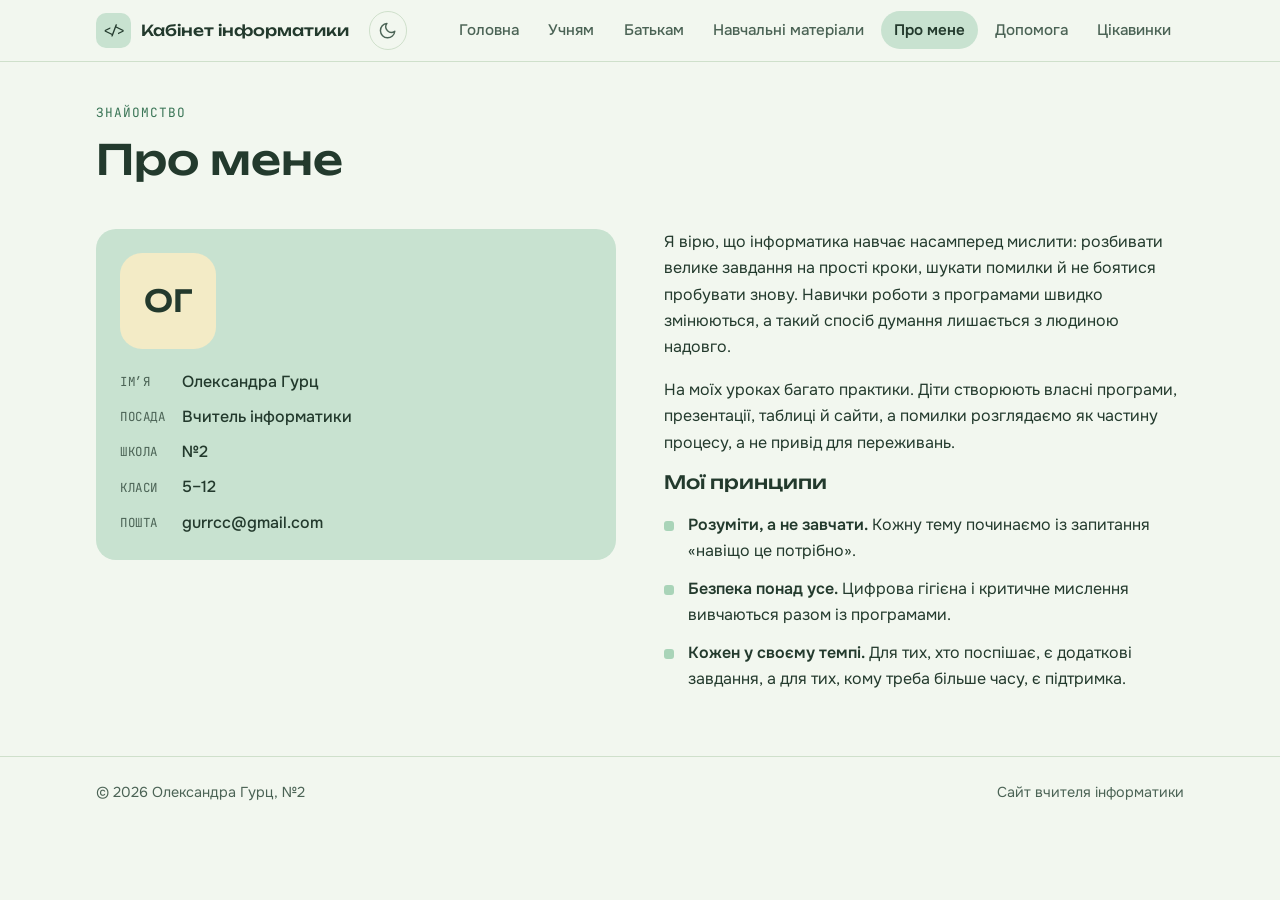
==== about.html @ f415cc78 "Add files via upload" ====
<!doctype html>
<html lang="uk">
<head>
  <meta charset="utf-8">
  <meta name="viewport" content="width=device-width, initial-scale=1">
  <title>Про мене — Кабінет інформатики</title>
  <link rel="preconnect" href="https://fonts.googleapis.com">
  <link rel="preconnect" href="https://fonts.gstatic.com" crossorigin>
  <link rel="stylesheet" href="https://fonts.googleapis.com/css2?family=Unbounded:wght@500;600&family=Onest:wght@400;500;600&family=JetBrains+Mono:wght@400;500&display=swap">
  <link rel="stylesheet" href="style.css">
</head>
<body>
<header class="top">
  <div class="wrap bar">
    <a class="brand" href="index.html"><span class="mark" aria-hidden="true">&lt;/&gt;</span><span>Кабінет інформатики</span></a>
    <button class="theme" id="theme" type="button" aria-label="Змінити тему оформлення"></button>
    <nav class="tabs" id="tabs" aria-label="Розділи сайту">
      <a href="index.html">Головна</a>
      <a href="students.html">Учням</a>
      <a href="parents.html">Батькам</a>
      <a href="materials.html">Навчальні матеріали</a>
      <a href="about.html" aria-current="page">Про мене</a>
      <a href="help.html">Допомога</a>
      <a href="fun.html">Цікавинки</a>
    </nav>
  </div>
</header>

<main class="wrap">
  <section id="about" class="page" aria-labelledby="h-about">
    <div class="head">
      <span class="eyebrow">Знайомство</span>
      <h2 id="h-about">Про мене</h2>
    </div>
    <div class="about">
      <aside class="mono-card">
        <div class="initials" id="initials" aria-hidden="true"></div>
        <dl class="facts">
          <dt>Ім’я</dt><dd data-fill="name"></dd>
          <dt>Посада</dt><dd>Вчитель інформатики</dd>
          <dt>Школа</dt><dd data-fill="school"></dd>
          <dt>Класи</dt><dd>5–12</dd>
          <dt>Пошта</dt><dd data-fill="email"></dd>
        </dl>
      </aside>
      <div class="prose">
        <p>Я вірю, що інформатика навчає насамперед мислити: розбивати велике завдання на прості кроки, шукати помилки й не боятися пробувати знову. Навички роботи з програмами швидко змінюються, а такий спосіб думання лишається з людиною надовго.</p>
        <p>На моїх уроках багато практики. Діти створюють власні програми, презентації, таблиці й сайти, а помилки розглядаємо як частину процесу, а не привід для переживань.</p>
        <div class="block">
          <h3>Мої принципи</h3>
          <ul class="list">
            <li><b>Розуміти, а не завчати.</b> Кожну тему починаємо із запитання «навіщо це потрібно».</li>
            <li><b>Безпека понад усе.</b> Цифрова гігієна і критичне мислення вивчаються разом із програмами.</li>
            <li><b>Кожен у своєму темпі.</b> Для тих, хто поспішає, є додаткові завдання, а для тих, кому треба більше часу, є підтримка.</li>
          </ul>
        </div>
      </div>
    </div>
  </section>
</main>

<footer>
  <div class="wrap">
    <span>© <span id="year"></span> <span data-fill="name"></span>, <span data-fill="school"></span></span>
    <span>Сайт вчителя інформатики</span>
  </div>
</footer>

<script src="script.js"></script>
</body>
</html>
---- style.css ----
:root {
  --bg: #F2F7EF;
  --surface: #FBFDF9;
  --sage: #DDEBD8;
  --mint: #C8E2D0;
  --butter: #F3EBC6;
  --ink: #233A2D;
  --ink-2: #4B6355;
  --line: #CFE0CB;
  --accent: #3A7556;
  --accent-fill: #A9D4B8;
  --code-bg: #2A4435;
  --code-ink: #E4F0E5;
  --code-dim: #8FB09B;
  --code-str: #F3EBC6;
  --code-kw: #A9D4B8;
  --ok: #3A7556;
  --bad: #A5543F;
  --f-display: 'Unbounded', 'Onest', system-ui, sans-serif;
  --f-body: 'Onest', system-ui, -apple-system, 'Segoe UI', sans-serif;
  --f-mono: 'JetBrains Mono', ui-monospace, 'SF Mono', Menlo, monospace;
}

@media (prefers-color-scheme: dark) {
  :root:not([data-theme="light"]) {
    --bg: #16231B; --surface: #1E2E24; --sage: #27392D; --mint: #2F4A3A; --butter: #3A3A24;
    --ink: #E4F0E5; --ink-2: #A7BFAE; --line: #2F4437; --accent: #8FD0A8; --accent-fill: #3E6B52;
    --code-bg: #0F1913; --code-ink: #E4F0E5; --code-dim: #7E9A88; --ok: #8FD0A8; --bad: #E19B85;
    color-scheme: dark;
  }
}

:root[data-theme="dark"] {
  --bg: #16231B; --surface: #1E2E24; --sage: #27392D; --mint: #2F4A3A; --butter: #3A3A24;
  --ink: #E4F0E5; --ink-2: #A7BFAE; --line: #2F4437; --accent: #8FD0A8; --accent-fill: #3E6B52;
  --code-bg: #0F1913; --code-ink: #E4F0E5; --code-dim: #7E9A88; --ok: #8FD0A8; --bad: #E19B85;
  color-scheme: dark;
}

* { box-sizing: border-box; }
body { margin: 0; background: var(--bg); color: var(--ink); font: 400 16px/1.65 var(--f-body); }
img { max-width: 100%; }
[hidden] { display: none !important; }

h1, h2, h3 { font-family: var(--f-display); font-weight: 500; line-height: 1.2; margin: 0; text-wrap: balance; }
p { margin: 0; }
a { color: var(--accent); }
a:focus-visible, button:focus-visible, summary:focus-visible, input:focus-visible {
  outline: 3px solid var(--accent); outline-offset: 2px; border-radius: 8px;
}
.wrap { width: 100%; max-width: 1120px; margin-inline: auto; padding-inline: 16px; }
.mono { font-family: var(--f-mono); }

/* Шапка */
.top { position: sticky; top: env(safe-area-inset-top, 0px); z-index: 10; background: var(--bg); border-bottom: 1px solid var(--line); }
.bar { display: grid; grid-template-columns: auto minmax(0, 1fr) auto; align-items: center; gap: 0.75rem 1.25rem; padding-block: 0.7rem; }
.brand { display: flex; align-items: center; gap: 0.6rem; text-decoration: none; color: var(--ink); font-family: var(--f-display); font-weight: 500; font-size: 0.95rem; white-space: nowrap; }
.mark { display: grid; place-items: center; width: 2.2rem; height: 2.2rem; border-radius: 10px; background: var(--mint); font-family: var(--f-mono); font-size: 0.8rem; font-weight: 500; color: var(--ink); }
.tabs { display: flex; gap: 0.25rem; overflow-x: auto; scrollbar-width: none; min-width: 0; }
.tabs::-webkit-scrollbar { display: none; }
.tabs a { white-space: nowrap; text-decoration: none; color: var(--ink-2); padding: 0.4rem 0.8rem; border-radius: 999px; font-size: 0.95rem; font-weight: 500; }
.tabs a:hover { background: var(--sage); color: var(--ink); }
.tabs a[aria-current="page"] { background: var(--mint); color: var(--ink); font-weight: 600; }
.theme { display: grid; place-items: center; width: 2.4rem; height: 2.4rem; padding: 0; color: var(--ink-2); background: transparent; border: 1px solid var(--line); border-radius: 50%; cursor: pointer; }
.theme svg { width: 1.2rem; height: 1.2rem; fill: none; stroke: currentColor; stroke-width: 1.8; stroke-linecap: round; stroke-linejoin: round; }
.theme:hover { background: var(--sage); color: var(--ink); }

@media (max-width: 800px) {
  .bar { grid-template-columns: minmax(0, 1fr) auto; }
  .tabs { grid-column: 1 / -1; order: 3; margin-inline: -16px; padding-inline: 16px; }
}

/* Розділи */
main { padding-block: 2.5rem 4rem; }
.page { display: flex; flex-direction: column; gap: 2.75rem; }
.head { display: flex; flex-direction: column; gap: 0.75rem; max-width: 62ch; }
.eyebrow { font-family: var(--f-mono); font-size: 0.8rem; letter-spacing: 0.08em; text-transform: uppercase; color: var(--accent); }
.head h2 { font-size: clamp(1.7rem, 4.5vw, 2.6rem); }
.lead { color: var(--ink-2); font-size: 1.08rem; }
.block { display: flex; flex-direction: column; gap: 1.1rem; }
.block > h3 { font-size: 1.15rem; }
.grid { display: grid; gap: 1rem; grid-template-columns: repeat(auto-fill, minmax(min(100%, 260px), 1fr)); }
.card { background: var(--surface); border: 1px solid var(--line); border-radius: 14px; padding: 1.15rem 1.25rem; display: flex; flex-direction: column; gap: 0.5rem; min-width: 0; }
.card h4 { margin: 0; font-size: 1.02rem; font-weight: 600; }
.card p { color: var(--ink-2); font-size: 0.97rem; }
.t-sage { background: var(--sage); border-color: transparent; }
.t-mint { background: var(--mint); border-color: transparent; }
.t-butter { background: var(--butter); border-color: transparent; }
.t-sage p, .t-mint p, .t-butter p { color: var(--ink); }
.split { display: grid; gap: 2.5rem 3rem; grid-template-columns: repeat(auto-fit, minmax(min(100%, 320px), 1fr)); align-items: start; }
.col { min-width: 0; }

.btn { display: inline-flex; align-items: center; gap: 0.5rem; font: 600 0.97rem var(--f-body); padding: 0.65rem 1.15rem; border-radius: 12px; text-decoration: none; border: 1px solid transparent; cursor: pointer; }
.btn.fill { background: var(--accent-fill); color: var(--ink); }
.btn.fill:hover { background: var(--mint); }
.btn.line { background: transparent; border-color: var(--line); color: var(--ink); }
.btn.line:hover { background: var(--sage); }
.row { display: flex; flex-wrap: wrap; gap: 0.75rem; }

.chips { display: flex; flex-wrap: wrap; gap: 0.5rem; }
.chip { font: 500 0.9rem var(--f-body); color: var(--ink-2); background: transparent; border: 1px solid var(--line); border-radius: 999px; padding: 0.35rem 0.9rem; cursor: pointer; }
.chip:hover { background: var(--sage); color: var(--ink); }
.chip[aria-pressed="true"] { background: var(--mint); border-color: transparent; color: var(--ink); font-weight: 600; }

.list { margin: 0; padding: 0; list-style: none; display: flex; flex-direction: column; gap: 0.7rem; }
.list li { position: relative; padding-left: 1.5rem; }
.list li::before { content: ""; position: absolute; left: 0; top: 0.62em; width: 0.6rem; height: 0.6rem; border-radius: 3px; background: var(--accent-fill); }
.list b { font-weight: 600; }

/* Головна */
.hero { display: grid; gap: 2.5rem; grid-template-columns: repeat(auto-fit, minmax(min(100%, 340px), 1fr)); align-items: center; }
.hero h1 { font-size: clamp(2rem, 6vw, 3.4rem); }
.hero .stack { display: flex; flex-direction: column; gap: 1.25rem; min-width: 0; }
.code { background: var(--code-bg); color: var(--code-ink); border-radius: 16px; padding: 1.1rem 1.3rem 1.3rem; font-family: var(--f-mono); font-size: 0.88rem; line-height: 1.7; min-width: 0; }
.code .dots { display: flex; gap: 0.4rem; margin-bottom: 0.9rem; }
.code .dots i { width: 0.65rem; height: 0.65rem; border-radius: 50%; background: var(--code-dim); opacity: 0.6; }
.code pre { margin: 0; overflow-x: auto; font: inherit; }
.code .kw { color: var(--code-kw); }
.code .str { color: var(--code-str); }
.code .dim { color: var(--code-dim); }
.qlink { text-decoration: none; color: var(--ink); transition: transform 0.15s ease; }
.qlink:hover { transform: translateY(-2px); }
.qlink .path { font-family: var(--f-mono); font-size: 0.78rem; color: var(--ink-2); }
.news { display: flex; flex-direction: column; }
.news article { display: grid; grid-template-columns: 8.5rem minmax(0, 1fr); gap: 0.4rem 1.5rem; padding-block: 1rem; border-top: 1px solid var(--line); }
.news article:last-child { border-bottom: 1px solid var(--line); }
.news .tag { font-family: var(--f-mono); font-size: 0.8rem; color: var(--accent); padding-top: 0.2rem; }
.news h4 { margin: 0 0 0.2rem; font-size: 1.02rem; font-weight: 600; }
.news p { color: var(--ink-2); }
@media (max-width: 560px) { .news article { grid-template-columns: 1fr; } }

/* Учням */
.topics { display: flex; flex-direction: column; gap: 0.6rem; margin: 0; padding: 0; list-style: none; counter-reset: t; }
.topics li { display: flex; gap: 0.9rem; align-items: baseline; background: var(--surface); border: 1px solid var(--line); border-radius: 12px; padding: 0.75rem 1rem; }
.topics li::before { counter-increment: t; content: counter(t); font-family: var(--f-mono); font-size: 0.8rem; color: var(--accent); min-width: 1.2rem; }
.rules { counter-reset: r; }
.rules li { padding-left: 2.2rem; }
.rules li::before { counter-increment: r; content: counter(r); background: var(--mint); color: var(--ink); width: 1.5rem; height: 1.5rem; top: 0.1em; border-radius: 8px; display: grid; place-items: center; font: 500 0.75rem var(--f-mono); }
.tool { text-decoration: none; color: var(--ink); }
.tool:hover { background: var(--sage); }
.tool .host { font-family: var(--f-mono); font-size: 0.78rem; color: var(--accent); }

/* Питання */
details { background: var(--surface); border: 1px solid var(--line); border-radius: 12px; }
details + details { margin-top: 0.6rem; }
summary { cursor: pointer; padding: 0.9rem 1.1rem; font-weight: 600; list-style: none; display: flex; justify-content: space-between; gap: 1rem; align-items: baseline; }
summary::-webkit-details-marker { display: none; }
summary::after { content: "+"; font-family: var(--f-mono); color: var(--accent); }
details[open] summary::after { content: "−"; }
details[open] { background: var(--sage); border-color: transparent; }
details .ans { padding: 0 1.1rem 1rem; color: var(--ink); max-width: 66ch; }

/* Матеріали */
.filters { display: flex; flex-direction: column; gap: 0.8rem; }
.filters .lab { font-family: var(--f-mono); font-size: 0.78rem; letter-spacing: 0.06em; text-transform: uppercase; color: var(--ink-2); margin-right: 0.4rem; }
.frow { display: flex; flex-wrap: wrap; gap: 0.5rem; align-items: center; }
.mat { gap: 0.7rem; }
.mat .meta { display: flex; flex-wrap: wrap; gap: 0.4rem; }
.pill { font: 500 0.75rem var(--f-mono); background: var(--sage); color: var(--ink); border-radius: 999px; padding: 0.15rem 0.6rem; }
.pill.alt { background: var(--butter); }
.mat .act { margin-top: auto; padding-top: 0.4rem; }
.soon { font: 500 0.85rem var(--f-mono); color: var(--ink-2); }
.count { font-family: var(--f-mono); font-size: 0.85rem; color: var(--ink-2); }
.empty { padding: 2rem; border: 1px dashed var(--line); border-radius: 14px; color: var(--ink-2); }

/* Про мене */
.about { display: grid; gap: 2rem 3rem; grid-template-columns: repeat(auto-fit, minmax(min(100%, 300px), 1fr)); align-items: start; }
.mono-card { background: var(--mint); border-radius: 20px; padding: 1.5rem; display: flex; flex-direction: column; gap: 1.25rem; }
.initials { width: 6rem; height: 6rem; border-radius: 22px; background: var(--butter); display: grid; place-items: center; font: 500 1.9rem var(--f-display); color: var(--ink); }
dl.facts { margin: 0; display: grid; grid-template-columns: auto minmax(0, 1fr); gap: 0.55rem 1rem; }
dl.facts dt { font-family: var(--f-mono); font-size: 0.78rem; color: var(--ink-2); padding-top: 0.2rem; text-transform: uppercase; letter-spacing: 0.05em; }
dl.facts dd { margin: 0; font-weight: 500; overflow-wrap: anywhere; }
.prose { display: flex; flex-direction: column; gap: 1rem; max-width: 62ch; }
.prose p { color: var(--ink); }

/* Допомога */
.contact { display: flex; flex-wrap: wrap; gap: 0.75rem 1rem; align-items: center; }
.addr { font-family: var(--f-mono); font-size: 0.95rem; background: var(--surface); border: 1px solid var(--line); padding: 0.55rem 0.9rem; border-radius: 10px; overflow-wrap: anywhere; user-select: all; }
.route { display: grid; grid-template-columns: minmax(0, 1fr) minmax(0, 1.2fr); gap: 0.25rem 1.5rem; padding-block: 0.85rem; border-top: 1px solid var(--line); }
.route:last-child { border-bottom: 1px solid var(--line); }
.route b { font-weight: 600; }
.route span { color: var(--ink-2); }
@media (max-width: 560px) { .route { grid-template-columns: 1fr; } }

/* Цікавинки */
.fact { gap: 0.6rem; }
.fact .yr { font: 500 1.7rem var(--f-display); color: var(--accent); }
.tool-box { display: flex; flex-direction: column; gap: 0.8rem; }
.tool-box label { font-weight: 600; font-size: 0.95rem; }
.inp { font: 500 1rem var(--f-mono); color: var(--ink); background: var(--bg); border: 1px solid var(--line); border-radius: 10px; padding: 0.6rem 0.8rem; width: 100%; }
.out { font-family: var(--f-mono); font-size: 0.92rem; background: var(--code-bg); color: var(--code-ink); border-radius: 10px; padding: 0.7rem 0.9rem; min-height: 2.8rem; overflow-wrap: anywhere; line-height: 1.7; }
.note { font-size: 0.85rem; color: var(--ink-2); }
.quiz { display: flex; flex-direction: column; gap: 1.2rem; }
.q { display: flex; flex-direction: column; gap: 0.6rem; }
.q p { font-weight: 600; }
.opts { display: flex; flex-wrap: wrap; gap: 0.5rem; }
.opt { font: 500 0.95rem var(--f-body); color: var(--ink); background: var(--surface); border: 1px solid var(--line); border-radius: 10px; padding: 0.45rem 0.95rem; cursor: pointer; }
.opt:hover:not(:disabled) { background: var(--sage); }
.opt.right { background: var(--mint); border-color: var(--ok); }
.opt.wrong { border-color: var(--bad); color: var(--bad); }
.opt:disabled { cursor: default; }
.why { font-size: 0.92rem; color: var(--ink-2); min-height: 1.4em; }
.score { font-family: var(--f-mono); font-size: 0.9rem; color: var(--accent); }

/* Помічник «Підказка» */
.tutor { background: var(--surface); border: 1px solid var(--line); border-radius: 18px; padding: 1.25rem; display: flex; flex-direction: column; gap: 1rem; min-width: 0; }
.chat { display: flex; flex-direction: column; gap: 0.75rem; max-height: 28rem; overflow-y: auto; padding-right: 0.25rem; }
.msg { max-width: min(100%, 62ch); padding: 0.7rem 1rem; border-radius: 14px; white-space: pre-wrap; overflow-wrap: anywhere; }
.msg.me { align-self: flex-end; background: var(--mint); border-bottom-right-radius: 4px; }
.msg.bot { align-self: flex-start; background: var(--sage); border-bottom-left-radius: 4px; }
.tform { display: flex; flex-direction: column; gap: 0.75rem; }
.ta { font: 400 1rem/1.5 var(--f-body); resize: vertical; min-height: 4rem; }
.sr { position: absolute; width: 1px; height: 1px; overflow: hidden; clip: rect(0 0 0 0); white-space: nowrap; }
.btn:disabled { opacity: 0.55; cursor: default; }

footer { border-top: 1px solid var(--line); padding-block: 1.5rem 2rem; color: var(--ink-2); font-size: 0.9rem; }
footer .wrap { display: flex; flex-wrap: wrap; justify-content: space-between; gap: 0.5rem 1.5rem; }

@media (prefers-reduced-motion: reduce) { .qlink { transition: none; } .qlink:hover { transform: none; } }
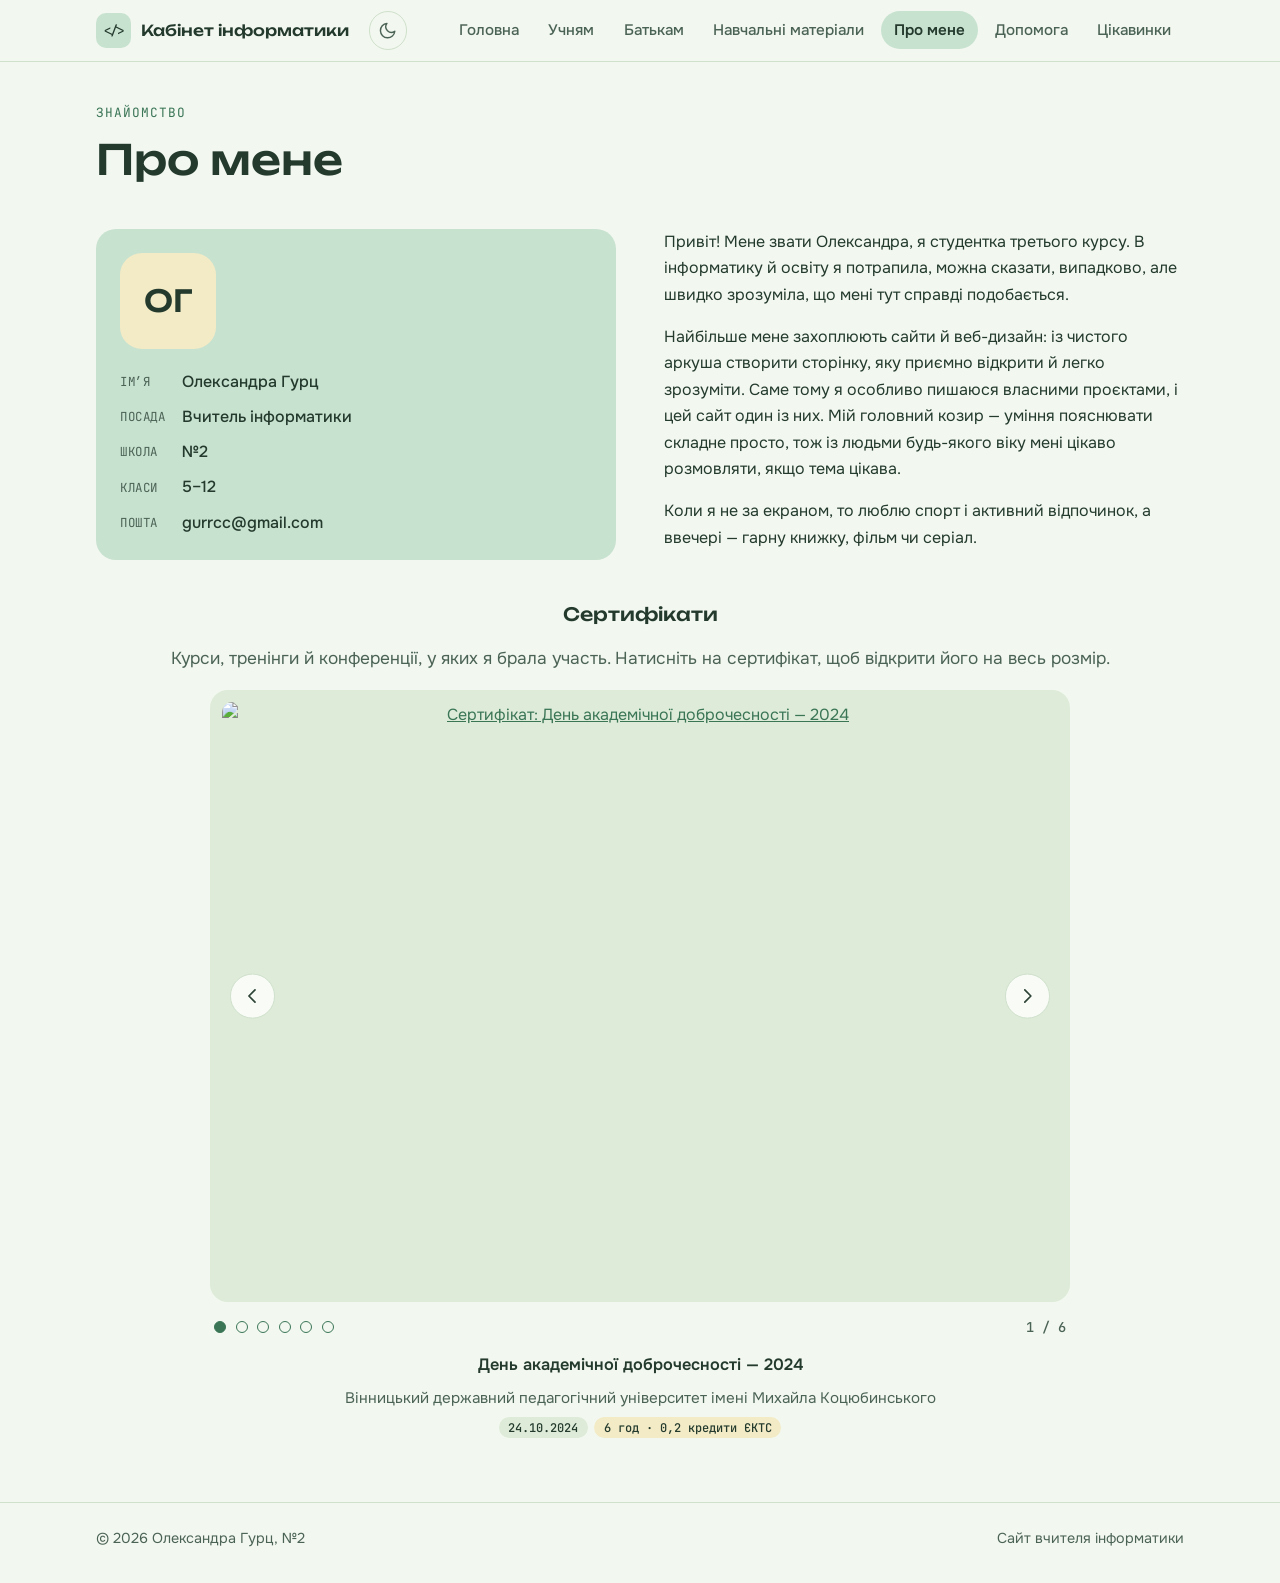
==== commit b7708701: "Add files via upload" ====
--- a/about.html
+++ b/about.html
@@ -44,15 +44,41 @@
         </dl>
       </aside>
       <div class="prose">
-        <p>Я вірю, що інформатика навчає насамперед мислити: розбивати велике завдання на прості кроки, шукати помилки й не боятися пробувати знову. Навички роботи з програмами швидко змінюються, а такий спосіб думання лишається з людиною надовго.</p>
-        <p>На моїх уроках багато практики. Діти створюють власні програми, презентації, таблиці й сайти, а помилки розглядаємо як частину процесу, а не привід для переживань.</p>
-        <div class="block">
-          <h3>Мої принципи</h3>
-          <ul class="list">
-            <li><b>Розуміти, а не завчати.</b> Кожну тему починаємо із запитання «навіщо це потрібно».</li>
-            <li><b>Безпека понад усе.</b> Цифрова гігієна і критичне мислення вивчаються разом із програмами.</li>
-            <li><b>Кожен у своєму темпі.</b> Для тих, хто поспішає, є додаткові завдання, а для тих, кому треба більше часу, є підтримка.</li>
-          </ul>
+        <p>Привіт! Мене звати Олександра, я студентка третього курсу. В інформатику й освіту я потрапила, можна сказати, випадково, але швидко зрозуміла, що мені тут справді подобається.</p>
+        <p>Найбільше мене захоплюють сайти й веб-дизайн: із чистого аркуша створити сторінку, яку приємно відкрити й легко зрозуміти. Саме тому я особливо пишаюся власними проєктами, і цей сайт один із них. Мій головний козир — уміння пояснювати складне просто, тож із людьми будь-якого віку мені цікаво розмовляти, якщо тема цікава.</p>
+        <p>Коли я не за екраном, то люблю спорт і активний відпочинок, а ввечері — гарну книжку, фільм чи серіал.</p>
+      </div>
+    </div>
+
+    <div class="block certs-block">
+      <h3 id="h-certs">Сертифікати</h3>
+      <p class="lead">Курси, тренінги й конференції, у яких я брала участь. Натисніть на сертифікат, щоб відкрити його на весь розмір.</p>
+      <div class="certs" id="certs" role="region" aria-roledescription="карусель" aria-labelledby="h-certs">
+        <div class="cslides">
+          <figure class="cslide">
+            <a href="sr/cert-1.jpg" target="_blank" rel="noopener" title="Відкрити на весь розмір"><img src="sr/cert-1.jpg" width="1280" height="720" alt="Сертифікат: День академічної доброчесності — 2024"></a>
+            <figcaption><h4>День академічної доброчесності — 2024</h4><p>Вінницький державний педагогічний університет імені Михайла Коцюбинського</p><div class="cmeta"><span class="pill">24.10.2024</span><span class="pill alt">6 год · 0,2 кредити ЄКТС</span></div></figcaption>
+          </figure>
+          <figure class="cslide">
+            <a href="sr/cert-2.jpg" target="_blank" rel="noopener" title="Відкрити на весь розмір"><img src="sr/cert-2.jpg" width="1600" height="1130" alt="Сертифікат: Управління якістю освіти в школі" loading="lazy"></a>
+            <figcaption><h4>Управління якістю освіти в школі</h4><p>Prometheus, онлайн-курс Державної служби якості освіти України</p><div class="cmeta"><span class="pill">20.11.2024</span><span class="pill alt">30 год · 1 кредит ЄКТС</span></div></figcaption>
+          </figure>
+          <figure class="cslide">
+            <a href="sr/cert-3.jpg" target="_blank" rel="noopener" title="Відкрити на весь розмір"><img src="sr/cert-3.jpg" width="1600" height="1130" alt="Сертифікат: Впровадження інновацій в школах" loading="lazy"></a>
+            <figcaption><h4>Впровадження інновацій в школах</h4><p>Prometheus, онлайн-курс</p><div class="cmeta"><span class="pill">22.11.2024</span><span class="pill alt">60 год · 2 кредити ЄКТС</span></div></figcaption>
+          </figure>
+          <figure class="cslide">
+            <a href="sr/cert-4.jpg" target="_blank" rel="noopener" title="Відкрити на весь розмір"><img src="sr/cert-4.jpg" width="1600" height="1136" alt="Сертифікат: Освіта в долоні: Google for Education на мобільному пристрої як інструмент цифрової трансформації" loading="lazy"></a>
+            <figcaption><h4>Освіта в долоні: Google for Education на мобільному пристрої як інструмент цифрової трансформації</h4><p>Академія цифрового розвитку, тренінг</p><div class="cmeta"><span class="pill">02.06.2025</span><span class="pill alt">2 академічні години · 0,07 кредиту ECTS</span></div></figcaption>
+          </figure>
+          <figure class="cslide">
+            <a href="sr/cert-5.jpg" target="_blank" rel="noopener" title="Відкрити на весь розмір"><img src="sr/cert-5.jpg" width="1600" height="1128" alt="Сертифікат: XV Міжнародна науково-практична конференція «Current Trends in the Development of Existing Research and Theories»" loading="lazy"></a>
+            <figcaption><h4>XV Міжнародна науково-практична конференція «Current Trends in the Development of Existing Research and Theories»</h4><p>International Science Group, Ліон, Франція</p><div class="cmeta"><span class="pill">09–12.12.2025</span><span class="pill alt">24 год · 0,8 кредиту ECTS</span></div></figcaption>
+          </figure>
+          <figure class="cslide">
+            <a href="sr/cert-6.jpg" target="_blank" rel="noopener" title="Відкрити на весь розмір"><img src="sr/cert-6.jpg" width="1600" height="1132" alt="Сертифікат: І Всеукраїнська студентська науково-практична конференція «Освіта в умовах цифрової трансформації: сучасний стан та перспективи розвитку»" loading="lazy"></a>
+            <figcaption><h4>І Всеукраїнська студентська науково-практична конференція «Освіта в умовах цифрової трансформації: сучасний стан та перспективи розвитку»</h4><p>Кам’янець-Подільський державний інститут</p><div class="cmeta"><span class="pill">26.02.2026</span><span class="pill alt">Участь у конференції</span></div></figcaption>
+          </figure>
         </div>
       </div>
     </div>
--- a/style.css
+++ b/style.css
@@ -1,219 +1,276 @@
-:root {
-  --bg: #F2F7EF;
-  --surface: #FBFDF9;
-  --sage: #DDEBD8;
-  --mint: #C8E2D0;
-  --butter: #F3EBC6;
-  --ink: #233A2D;
-  --ink-2: #4B6355;
-  --line: #CFE0CB;
-  --accent: #3A7556;
-  --accent-fill: #A9D4B8;
-  --code-bg: #2A4435;
-  --code-ink: #E4F0E5;
-  --code-dim: #8FB09B;
-  --code-str: #F3EBC6;
-  --code-kw: #A9D4B8;
-  --ok: #3A7556;
-  --bad: #A5543F;
-  --f-display: 'Unbounded', 'Onest', system-ui, sans-serif;
-  --f-body: 'Onest', system-ui, -apple-system, 'Segoe UI', sans-serif;
-  --f-mono: 'JetBrains Mono', ui-monospace, 'SF Mono', Menlo, monospace;
-}
-
-@media (prefers-color-scheme: dark) {
-  :root:not([data-theme="light"]) {
-    --bg: #16231B; --surface: #1E2E24; --sage: #27392D; --mint: #2F4A3A; --butter: #3A3A24;
-    --ink: #E4F0E5; --ink-2: #A7BFAE; --line: #2F4437; --accent: #8FD0A8; --accent-fill: #3E6B52;
-    --code-bg: #0F1913; --code-ink: #E4F0E5; --code-dim: #7E9A88; --ok: #8FD0A8; --bad: #E19B85;
-    color-scheme: dark;
-  }
-}
-
-:root[data-theme="dark"] {
-  --bg: #16231B; --surface: #1E2E24; --sage: #27392D; --mint: #2F4A3A; --butter: #3A3A24;
-  --ink: #E4F0E5; --ink-2: #A7BFAE; --line: #2F4437; --accent: #8FD0A8; --accent-fill: #3E6B52;
-  --code-bg: #0F1913; --code-ink: #E4F0E5; --code-dim: #7E9A88; --ok: #8FD0A8; --bad: #E19B85;
-  color-scheme: dark;
-}
-
-* { box-sizing: border-box; }
-body { margin: 0; background: var(--bg); color: var(--ink); font: 400 16px/1.65 var(--f-body); }
-img { max-width: 100%; }
-[hidden] { display: none !important; }
-
-h1, h2, h3 { font-family: var(--f-display); font-weight: 500; line-height: 1.2; margin: 0; text-wrap: balance; }
-p { margin: 0; }
-a { color: var(--accent); }
-a:focus-visible, button:focus-visible, summary:focus-visible, input:focus-visible {
-  outline: 3px solid var(--accent); outline-offset: 2px; border-radius: 8px;
-}
-.wrap { width: 100%; max-width: 1120px; margin-inline: auto; padding-inline: 16px; }
-.mono { font-family: var(--f-mono); }
-
-/* Шапка */
-.top { position: sticky; top: env(safe-area-inset-top, 0px); z-index: 10; background: var(--bg); border-bottom: 1px solid var(--line); }
-.bar { display: grid; grid-template-columns: auto minmax(0, 1fr) auto; align-items: center; gap: 0.75rem 1.25rem; padding-block: 0.7rem; }
-.brand { display: flex; align-items: center; gap: 0.6rem; text-decoration: none; color: var(--ink); font-family: var(--f-display); font-weight: 500; font-size: 0.95rem; white-space: nowrap; }
-.mark { display: grid; place-items: center; width: 2.2rem; height: 2.2rem; border-radius: 10px; background: var(--mint); font-family: var(--f-mono); font-size: 0.8rem; font-weight: 500; color: var(--ink); }
-.tabs { display: flex; gap: 0.25rem; overflow-x: auto; scrollbar-width: none; min-width: 0; }
-.tabs::-webkit-scrollbar { display: none; }
-.tabs a { white-space: nowrap; text-decoration: none; color: var(--ink-2); padding: 0.4rem 0.8rem; border-radius: 999px; font-size: 0.95rem; font-weight: 500; }
-.tabs a:hover { background: var(--sage); color: var(--ink); }
-.tabs a[aria-current="page"] { background: var(--mint); color: var(--ink); font-weight: 600; }
-.theme { display: grid; place-items: center; width: 2.4rem; height: 2.4rem; padding: 0; color: var(--ink-2); background: transparent; border: 1px solid var(--line); border-radius: 50%; cursor: pointer; }
-.theme svg { width: 1.2rem; height: 1.2rem; fill: none; stroke: currentColor; stroke-width: 1.8; stroke-linecap: round; stroke-linejoin: round; }
-.theme:hover { background: var(--sage); color: var(--ink); }
-
-@media (max-width: 800px) {
-  .bar { grid-template-columns: minmax(0, 1fr) auto; }
-  .tabs { grid-column: 1 / -1; order: 3; margin-inline: -16px; padding-inline: 16px; }
-}
-
-/* Розділи */
-main { padding-block: 2.5rem 4rem; }
-.page { display: flex; flex-direction: column; gap: 2.75rem; }
-.head { display: flex; flex-direction: column; gap: 0.75rem; max-width: 62ch; }
-.eyebrow { font-family: var(--f-mono); font-size: 0.8rem; letter-spacing: 0.08em; text-transform: uppercase; color: var(--accent); }
-.head h2 { font-size: clamp(1.7rem, 4.5vw, 2.6rem); }
-.lead { color: var(--ink-2); font-size: 1.08rem; }
-.block { display: flex; flex-direction: column; gap: 1.1rem; }
-.block > h3 { font-size: 1.15rem; }
-.grid { display: grid; gap: 1rem; grid-template-columns: repeat(auto-fill, minmax(min(100%, 260px), 1fr)); }
-.card { background: var(--surface); border: 1px solid var(--line); border-radius: 14px; padding: 1.15rem 1.25rem; display: flex; flex-direction: column; gap: 0.5rem; min-width: 0; }
-.card h4 { margin: 0; font-size: 1.02rem; font-weight: 600; }
-.card p { color: var(--ink-2); font-size: 0.97rem; }
-.t-sage { background: var(--sage); border-color: transparent; }
-.t-mint { background: var(--mint); border-color: transparent; }
-.t-butter { background: var(--butter); border-color: transparent; }
-.t-sage p, .t-mint p, .t-butter p { color: var(--ink); }
-.split { display: grid; gap: 2.5rem 3rem; grid-template-columns: repeat(auto-fit, minmax(min(100%, 320px), 1fr)); align-items: start; }
-.col { min-width: 0; }
-
-.btn { display: inline-flex; align-items: center; gap: 0.5rem; font: 600 0.97rem var(--f-body); padding: 0.65rem 1.15rem; border-radius: 12px; text-decoration: none; border: 1px solid transparent; cursor: pointer; }
-.btn.fill { background: var(--accent-fill); color: var(--ink); }
-.btn.fill:hover { background: var(--mint); }
-.btn.line { background: transparent; border-color: var(--line); color: var(--ink); }
-.btn.line:hover { background: var(--sage); }
-.row { display: flex; flex-wrap: wrap; gap: 0.75rem; }
-
-.chips { display: flex; flex-wrap: wrap; gap: 0.5rem; }
-.chip { font: 500 0.9rem var(--f-body); color: var(--ink-2); background: transparent; border: 1px solid var(--line); border-radius: 999px; padding: 0.35rem 0.9rem; cursor: pointer; }
-.chip:hover { background: var(--sage); color: var(--ink); }
-.chip[aria-pressed="true"] { background: var(--mint); border-color: transparent; color: var(--ink); font-weight: 600; }
-
-.list { margin: 0; padding: 0; list-style: none; display: flex; flex-direction: column; gap: 0.7rem; }
-.list li { position: relative; padding-left: 1.5rem; }
-.list li::before { content: ""; position: absolute; left: 0; top: 0.62em; width: 0.6rem; height: 0.6rem; border-radius: 3px; background: var(--accent-fill); }
-.list b { font-weight: 600; }
-
-/* Головна */
-.hero { display: grid; gap: 2.5rem; grid-template-columns: repeat(auto-fit, minmax(min(100%, 340px), 1fr)); align-items: center; }
-.hero h1 { font-size: clamp(2rem, 6vw, 3.4rem); }
-.hero .stack { display: flex; flex-direction: column; gap: 1.25rem; min-width: 0; }
-.code { background: var(--code-bg); color: var(--code-ink); border-radius: 16px; padding: 1.1rem 1.3rem 1.3rem; font-family: var(--f-mono); font-size: 0.88rem; line-height: 1.7; min-width: 0; }
-.code .dots { display: flex; gap: 0.4rem; margin-bottom: 0.9rem; }
-.code .dots i { width: 0.65rem; height: 0.65rem; border-radius: 50%; background: var(--code-dim); opacity: 0.6; }
-.code pre { margin: 0; overflow-x: auto; font: inherit; }
-.code .kw { color: var(--code-kw); }
-.code .str { color: var(--code-str); }
-.code .dim { color: var(--code-dim); }
-.qlink { text-decoration: none; color: var(--ink); transition: transform 0.15s ease; }
-.qlink:hover { transform: translateY(-2px); }
-.qlink .path { font-family: var(--f-mono); font-size: 0.78rem; color: var(--ink-2); }
-.news { display: flex; flex-direction: column; }
-.news article { display: grid; grid-template-columns: 8.5rem minmax(0, 1fr); gap: 0.4rem 1.5rem; padding-block: 1rem; border-top: 1px solid var(--line); }
-.news article:last-child { border-bottom: 1px solid var(--line); }
-.news .tag { font-family: var(--f-mono); font-size: 0.8rem; color: var(--accent); padding-top: 0.2rem; }
-.news h4 { margin: 0 0 0.2rem; font-size: 1.02rem; font-weight: 600; }
-.news p { color: var(--ink-2); }
-@media (max-width: 560px) { .news article { grid-template-columns: 1fr; } }
-
-/* Учням */
-.topics { display: flex; flex-direction: column; gap: 0.6rem; margin: 0; padding: 0; list-style: none; counter-reset: t; }
-.topics li { display: flex; gap: 0.9rem; align-items: baseline; background: var(--surface); border: 1px solid var(--line); border-radius: 12px; padding: 0.75rem 1rem; }
-.topics li::before { counter-increment: t; content: counter(t); font-family: var(--f-mono); font-size: 0.8rem; color: var(--accent); min-width: 1.2rem; }
-.rules { counter-reset: r; }
-.rules li { padding-left: 2.2rem; }
-.rules li::before { counter-increment: r; content: counter(r); background: var(--mint); color: var(--ink); width: 1.5rem; height: 1.5rem; top: 0.1em; border-radius: 8px; display: grid; place-items: center; font: 500 0.75rem var(--f-mono); }
-.tool { text-decoration: none; color: var(--ink); }
-.tool:hover { background: var(--sage); }
-.tool .host { font-family: var(--f-mono); font-size: 0.78rem; color: var(--accent); }
-
-/* Питання */
-details { background: var(--surface); border: 1px solid var(--line); border-radius: 12px; }
-details + details { margin-top: 0.6rem; }
-summary { cursor: pointer; padding: 0.9rem 1.1rem; font-weight: 600; list-style: none; display: flex; justify-content: space-between; gap: 1rem; align-items: baseline; }
-summary::-webkit-details-marker { display: none; }
-summary::after { content: "+"; font-family: var(--f-mono); color: var(--accent); }
-details[open] summary::after { content: "−"; }
-details[open] { background: var(--sage); border-color: transparent; }
-details .ans { padding: 0 1.1rem 1rem; color: var(--ink); max-width: 66ch; }
-
-/* Матеріали */
-.filters { display: flex; flex-direction: column; gap: 0.8rem; }
-.filters .lab { font-family: var(--f-mono); font-size: 0.78rem; letter-spacing: 0.06em; text-transform: uppercase; color: var(--ink-2); margin-right: 0.4rem; }
-.frow { display: flex; flex-wrap: wrap; gap: 0.5rem; align-items: center; }
-.mat { gap: 0.7rem; }
-.mat .meta { display: flex; flex-wrap: wrap; gap: 0.4rem; }
-.pill { font: 500 0.75rem var(--f-mono); background: var(--sage); color: var(--ink); border-radius: 999px; padding: 0.15rem 0.6rem; }
-.pill.alt { background: var(--butter); }
-.mat .act { margin-top: auto; padding-top: 0.4rem; }
-.soon { font: 500 0.85rem var(--f-mono); color: var(--ink-2); }
-.count { font-family: var(--f-mono); font-size: 0.85rem; color: var(--ink-2); }
-.empty { padding: 2rem; border: 1px dashed var(--line); border-radius: 14px; color: var(--ink-2); }
-
-/* Про мене */
-.about { display: grid; gap: 2rem 3rem; grid-template-columns: repeat(auto-fit, minmax(min(100%, 300px), 1fr)); align-items: start; }
-.mono-card { background: var(--mint); border-radius: 20px; padding: 1.5rem; display: flex; flex-direction: column; gap: 1.25rem; }
-.initials { width: 6rem; height: 6rem; border-radius: 22px; background: var(--butter); display: grid; place-items: center; font: 500 1.9rem var(--f-display); color: var(--ink); }
-dl.facts { margin: 0; display: grid; grid-template-columns: auto minmax(0, 1fr); gap: 0.55rem 1rem; }
-dl.facts dt { font-family: var(--f-mono); font-size: 0.78rem; color: var(--ink-2); padding-top: 0.2rem; text-transform: uppercase; letter-spacing: 0.05em; }
-dl.facts dd { margin: 0; font-weight: 500; overflow-wrap: anywhere; }
-.prose { display: flex; flex-direction: column; gap: 1rem; max-width: 62ch; }
-.prose p { color: var(--ink); }
-
-/* Допомога */
-.contact { display: flex; flex-wrap: wrap; gap: 0.75rem 1rem; align-items: center; }
-.addr { font-family: var(--f-mono); font-size: 0.95rem; background: var(--surface); border: 1px solid var(--line); padding: 0.55rem 0.9rem; border-radius: 10px; overflow-wrap: anywhere; user-select: all; }
-.route { display: grid; grid-template-columns: minmax(0, 1fr) minmax(0, 1.2fr); gap: 0.25rem 1.5rem; padding-block: 0.85rem; border-top: 1px solid var(--line); }
-.route:last-child { border-bottom: 1px solid var(--line); }
-.route b { font-weight: 600; }
-.route span { color: var(--ink-2); }
-@media (max-width: 560px) { .route { grid-template-columns: 1fr; } }
-
-/* Цікавинки */
-.fact { gap: 0.6rem; }
-.fact .yr { font: 500 1.7rem var(--f-display); color: var(--accent); }
-.tool-box { display: flex; flex-direction: column; gap: 0.8rem; }
-.tool-box label { font-weight: 600; font-size: 0.95rem; }
-.inp { font: 500 1rem var(--f-mono); color: var(--ink); background: var(--bg); border: 1px solid var(--line); border-radius: 10px; padding: 0.6rem 0.8rem; width: 100%; }
-.out { font-family: var(--f-mono); font-size: 0.92rem; background: var(--code-bg); color: var(--code-ink); border-radius: 10px; padding: 0.7rem 0.9rem; min-height: 2.8rem; overflow-wrap: anywhere; line-height: 1.7; }
-.note { font-size: 0.85rem; color: var(--ink-2); }
-.quiz { display: flex; flex-direction: column; gap: 1.2rem; }
-.q { display: flex; flex-direction: column; gap: 0.6rem; }
-.q p { font-weight: 600; }
-.opts { display: flex; flex-wrap: wrap; gap: 0.5rem; }
-.opt { font: 500 0.95rem var(--f-body); color: var(--ink); background: var(--surface); border: 1px solid var(--line); border-radius: 10px; padding: 0.45rem 0.95rem; cursor: pointer; }
-.opt:hover:not(:disabled) { background: var(--sage); }
-.opt.right { background: var(--mint); border-color: var(--ok); }
-.opt.wrong { border-color: var(--bad); color: var(--bad); }
-.opt:disabled { cursor: default; }
-.why { font-size: 0.92rem; color: var(--ink-2); min-height: 1.4em; }
-.score { font-family: var(--f-mono); font-size: 0.9rem; color: var(--accent); }
-
-/* Помічник «Підказка» */
-.tutor { background: var(--surface); border: 1px solid var(--line); border-radius: 18px; padding: 1.25rem; display: flex; flex-direction: column; gap: 1rem; min-width: 0; }
-.chat { display: flex; flex-direction: column; gap: 0.75rem; max-height: 28rem; overflow-y: auto; padding-right: 0.25rem; }
-.msg { max-width: min(100%, 62ch); padding: 0.7rem 1rem; border-radius: 14px; white-space: pre-wrap; overflow-wrap: anywhere; }
-.msg.me { align-self: flex-end; background: var(--mint); border-bottom-right-radius: 4px; }
-.msg.bot { align-self: flex-start; background: var(--sage); border-bottom-left-radius: 4px; }
-.tform { display: flex; flex-direction: column; gap: 0.75rem; }
-.ta { font: 400 1rem/1.5 var(--f-body); resize: vertical; min-height: 4rem; }
-.sr { position: absolute; width: 1px; height: 1px; overflow: hidden; clip: rect(0 0 0 0); white-space: nowrap; }
-.btn:disabled { opacity: 0.55; cursor: default; }
-
-footer { border-top: 1px solid var(--line); padding-block: 1.5rem 2rem; color: var(--ink-2); font-size: 0.9rem; }
-footer .wrap { display: flex; flex-wrap: wrap; justify-content: space-between; gap: 0.5rem 1.5rem; }
-
-@media (prefers-reduced-motion: reduce) { .qlink { transition: none; } .qlink:hover { transform: none; } }+:root {
+  --bg: #F2F7EF;
+  --surface: #FBFDF9;
+  --sage: #DDEBD8;
+  --mint: #C8E2D0;
+  --butter: #F3EBC6;
+  --ink: #233A2D;
+  --ink-2: #4B6355;
+  --line: #CFE0CB;
+  --accent: #3A7556;
+  --accent-fill: #A9D4B8;
+  --code-bg: #2A4435;
+  --code-ink: #E4F0E5;
+  --code-dim: #8FB09B;
+  --code-str: #F3EBC6;
+  --code-kw: #A9D4B8;
+  --ok: #3A7556;
+  --bad: #A5543F;
+  --f-display: 'Unbounded', 'Onest', system-ui, sans-serif;
+  --f-body: 'Onest', system-ui, -apple-system, 'Segoe UI', sans-serif;
+  --f-mono: 'JetBrains Mono', ui-monospace, 'SF Mono', Menlo, monospace;
+}
+
+@media (prefers-color-scheme: dark) {
+  :root:not([data-theme="light"]) {
+    --bg: #16231B; --surface: #1E2E24; --sage: #27392D; --mint: #2F4A3A; --butter: #3A3A24;
+    --ink: #E4F0E5; --ink-2: #A7BFAE; --line: #2F4437; --accent: #8FD0A8; --accent-fill: #3E6B52;
+    --code-bg: #0F1913; --code-ink: #E4F0E5; --code-dim: #7E9A88; --ok: #8FD0A8; --bad: #E19B85;
+    color-scheme: dark;
+  }
+}
+
+:root[data-theme="dark"] {
+  --bg: #16231B; --surface: #1E2E24; --sage: #27392D; --mint: #2F4A3A; --butter: #3A3A24;
+  --ink: #E4F0E5; --ink-2: #A7BFAE; --line: #2F4437; --accent: #8FD0A8; --accent-fill: #3E6B52;
+  --code-bg: #0F1913; --code-ink: #E4F0E5; --code-dim: #7E9A88; --ok: #8FD0A8; --bad: #E19B85;
+  color-scheme: dark;
+}
+
+* { box-sizing: border-box; }
+body { margin: 0; background: var(--bg); color: var(--ink); font: 400 16px/1.65 var(--f-body); }
+img { max-width: 100%; }
+[hidden] { display: none !important; }
+
+h1, h2, h3 { font-family: var(--f-display); font-weight: 500; line-height: 1.2; margin: 0; text-wrap: balance; }
+p { margin: 0; }
+a { color: var(--accent); }
+a:focus-visible, button:focus-visible, summary:focus-visible, input:focus-visible {
+  outline: 3px solid var(--accent); outline-offset: 2px; border-radius: 8px;
+}
+.wrap { width: 100%; max-width: 1120px; margin-inline: auto; padding-inline: 16px; }
+.mono { font-family: var(--f-mono); }
+
+/* Шапка */
+.top { position: sticky; top: env(safe-area-inset-top, 0px); z-index: 10; background: var(--bg); border-bottom: 1px solid var(--line); }
+.bar { display: grid; grid-template-columns: auto minmax(0, 1fr) auto; align-items: center; gap: 0.75rem 1.25rem; padding-block: 0.7rem; }
+.brand { display: flex; align-items: center; gap: 0.6rem; text-decoration: none; color: var(--ink); font-family: var(--f-display); font-weight: 500; font-size: 0.95rem; white-space: nowrap; }
+.mark { display: grid; place-items: center; width: 2.2rem; height: 2.2rem; border-radius: 10px; background: var(--mint); font-family: var(--f-mono); font-size: 0.8rem; font-weight: 500; color: var(--ink); }
+.tabs { display: flex; gap: 0.25rem; overflow-x: auto; scrollbar-width: none; min-width: 0; }
+.tabs::-webkit-scrollbar { display: none; }
+.tabs a { white-space: nowrap; text-decoration: none; color: var(--ink-2); padding: 0.4rem 0.8rem; border-radius: 999px; font-size: 0.95rem; font-weight: 500; }
+.tabs a:hover { background: var(--sage); color: var(--ink); }
+.tabs a[aria-current="page"] { background: var(--mint); color: var(--ink); font-weight: 600; }
+.theme { display: grid; place-items: center; width: 2.4rem; height: 2.4rem; padding: 0; color: var(--ink-2); background: transparent; border: 1px solid var(--line); border-radius: 50%; cursor: pointer; }
+.theme svg { width: 1.2rem; height: 1.2rem; fill: none; stroke: currentColor; stroke-width: 1.8; stroke-linecap: round; stroke-linejoin: round; }
+.theme:hover { background: var(--sage); color: var(--ink); }
+
+@media (max-width: 800px) {
+  .bar { grid-template-columns: minmax(0, 1fr) auto; }
+  .tabs { grid-column: 1 / -1; order: 3; margin-inline: -16px; padding-inline: 16px; }
+}
+
+/* Розділи */
+main { padding-block: 2.5rem 4rem; }
+.page { display: flex; flex-direction: column; gap: 2.75rem; }
+.head { display: flex; flex-direction: column; gap: 0.75rem; max-width: 62ch; }
+.eyebrow { font-family: var(--f-mono); font-size: 0.8rem; letter-spacing: 0.08em; text-transform: uppercase; color: var(--accent); }
+.head h2 { font-size: clamp(1.7rem, 4.5vw, 2.6rem); }
+.lead { color: var(--ink-2); font-size: 1.08rem; }
+.block { display: flex; flex-direction: column; gap: 1.1rem; }
+.block > h3 { font-size: 1.15rem; }
+.grid { display: grid; gap: 1rem; grid-template-columns: repeat(auto-fill, minmax(min(100%, 260px), 1fr)); }
+.card { background: var(--surface); border: 1px solid var(--line); border-radius: 14px; padding: 1.15rem 1.25rem; display: flex; flex-direction: column; gap: 0.5rem; min-width: 0; }
+.card h4 { margin: 0; font-size: 1.02rem; font-weight: 600; }
+.card p { color: var(--ink-2); font-size: 0.97rem; }
+.t-sage { background: var(--sage); border-color: transparent; }
+.t-mint { background: var(--mint); border-color: transparent; }
+.t-butter { background: var(--butter); border-color: transparent; }
+.t-sage p, .t-mint p, .t-butter p { color: var(--ink); }
+.split { display: grid; gap: 2.5rem 3rem; grid-template-columns: repeat(auto-fit, minmax(min(100%, 320px), 1fr)); align-items: start; }
+.col { min-width: 0; }
+
+.btn { display: inline-flex; align-items: center; gap: 0.5rem; font: 600 0.97rem var(--f-body); padding: 0.65rem 1.15rem; border-radius: 12px; text-decoration: none; border: 1px solid transparent; cursor: pointer; }
+.btn.fill { background: var(--accent-fill); color: var(--ink); }
+.btn.fill:hover { background: var(--mint); }
+.btn.line { background: transparent; border-color: var(--line); color: var(--ink); }
+.btn.line:hover { background: var(--sage); }
+.row { display: flex; flex-wrap: wrap; gap: 0.75rem; }
+
+.chips { display: flex; flex-wrap: wrap; gap: 0.5rem; }
+.chip { font: 500 0.9rem var(--f-body); color: var(--ink-2); background: transparent; border: 1px solid var(--line); border-radius: 999px; padding: 0.35rem 0.9rem; cursor: pointer; }
+.chip:hover { background: var(--sage); color: var(--ink); }
+.chip[aria-pressed="true"] { background: var(--mint); border-color: transparent; color: var(--ink); font-weight: 600; }
+
+.list { margin: 0; padding: 0; list-style: none; display: flex; flex-direction: column; gap: 0.7rem; }
+.list li { position: relative; padding-left: 1.5rem; }
+.list li::before { content: ""; position: absolute; left: 0; top: 0.62em; width: 0.6rem; height: 0.6rem; border-radius: 3px; background: var(--accent-fill); }
+.list b { font-weight: 600; }
+
+/* Головна */
+.hero { display: grid; gap: 2.5rem; grid-template-columns: repeat(auto-fit, minmax(min(100%, 340px), 1fr)); align-items: center; }
+.hero h1 { font-size: clamp(2rem, 6vw, 3.4rem); }
+.hero .stack { display: flex; flex-direction: column; gap: 1.25rem; min-width: 0; }
+.code { background: var(--code-bg); color: var(--code-ink); border-radius: 16px; padding: 1.1rem 1.3rem 1.3rem; font-family: var(--f-mono); font-size: 0.88rem; line-height: 1.7; min-width: 0; }
+.code .dots { display: flex; gap: 0.4rem; margin-bottom: 0.9rem; }
+.code .dots i { width: 0.65rem; height: 0.65rem; border-radius: 50%; background: var(--code-dim); opacity: 0.6; }
+.code pre { margin: 0; overflow-x: auto; font: inherit; }
+.code .kw { color: var(--code-kw); }
+.code .str { color: var(--code-str); }
+.code .dim { color: var(--code-dim); }
+.qlink { text-decoration: none; color: var(--ink); transition: transform 0.15s ease; }
+.qlink:hover { transform: translateY(-2px); }
+.qlink .path { font-family: var(--f-mono); font-size: 0.78rem; color: var(--ink-2); }
+.news { display: flex; flex-direction: column; }
+.news article { display: grid; grid-template-columns: 8.5rem minmax(0, 1fr); gap: 0.4rem 1.5rem; padding-block: 1rem; border-top: 1px solid var(--line); }
+.news article:last-child { border-bottom: 1px solid var(--line); }
+.news .tag { font-family: var(--f-mono); font-size: 0.8rem; color: var(--accent); padding-top: 0.2rem; }
+.news h4 { margin: 0 0 0.2rem; font-size: 1.02rem; font-weight: 600; }
+.news p { color: var(--ink-2); }
+@media (max-width: 560px) { .news article { grid-template-columns: 1fr; } }
+
+/* Учням */
+.topics { display: flex; flex-direction: column; gap: 0.6rem; margin: 0; padding: 0; list-style: none; counter-reset: t; }
+.topics li { display: flex; gap: 0.9rem; align-items: baseline; background: var(--surface); border: 1px solid var(--line); border-radius: 12px; padding: 0.75rem 1rem; }
+.topics li::before { counter-increment: t; content: counter(t); font-family: var(--f-mono); font-size: 0.8rem; color: var(--accent); min-width: 1.2rem; }
+.rules { counter-reset: r; }
+.rules li { padding-left: 2.2rem; }
+.rules li::before { counter-increment: r; content: counter(r); background: var(--mint); color: var(--ink); width: 1.5rem; height: 1.5rem; top: 0.1em; border-radius: 8px; display: grid; place-items: center; font: 500 0.75rem var(--f-mono); }
+.tool { text-decoration: none; color: var(--ink); }
+.tool:hover { background: var(--sage); }
+.tool .host { font-family: var(--f-mono); font-size: 0.78rem; color: var(--accent); }
+
+/* Питання */
+details { background: var(--surface); border: 1px solid var(--line); border-radius: 12px; }
+details + details { margin-top: 0.6rem; }
+summary { cursor: pointer; padding: 0.9rem 1.1rem; font-weight: 600; list-style: none; display: flex; justify-content: space-between; gap: 1rem; align-items: baseline; }
+summary::-webkit-details-marker { display: none; }
+summary::after { content: "+"; font-family: var(--f-mono); color: var(--accent); }
+details[open] summary::after { content: "−"; }
+details[open] { background: var(--sage); border-color: transparent; }
+details .ans { padding: 0 1.1rem 1rem; color: var(--ink); max-width: 66ch; }
+
+/* Матеріали */
+.filters { display: flex; flex-direction: column; gap: 0.8rem; }
+.filters .lab { font-family: var(--f-mono); font-size: 0.78rem; letter-spacing: 0.06em; text-transform: uppercase; color: var(--ink-2); margin-right: 0.4rem; }
+.frow { display: flex; flex-wrap: wrap; gap: 0.5rem; align-items: center; }
+.mat { gap: 0.7rem; }
+.mat .meta { display: flex; flex-wrap: wrap; gap: 0.4rem; }
+.pill { font: 500 0.75rem var(--f-mono); background: var(--sage); color: var(--ink); border-radius: 999px; padding: 0.15rem 0.6rem; }
+.pill.alt { background: var(--butter); }
+.mat .act { margin-top: auto; padding-top: 0.4rem; }
+.soon { font: 500 0.85rem var(--f-mono); color: var(--ink-2); }
+.count { font-family: var(--f-mono); font-size: 0.85rem; color: var(--ink-2); }
+.empty { padding: 2rem; border: 1px dashed var(--line); border-radius: 14px; color: var(--ink-2); }
+
+/* Про мене */
+.about { display: grid; gap: 2rem 3rem; grid-template-columns: repeat(auto-fit, minmax(min(100%, 300px), 1fr)); align-items: start; }
+.mono-card { background: var(--mint); border-radius: 20px; padding: 1.5rem; display: flex; flex-direction: column; gap: 1.25rem; }
+.initials { width: 6rem; height: 6rem; border-radius: 22px; background: var(--butter); display: grid; place-items: center; font: 500 1.9rem var(--f-display); color: var(--ink); }
+dl.facts { margin: 0; display: grid; grid-template-columns: auto minmax(0, 1fr); gap: 0.55rem 1rem; }
+dl.facts dt { font-family: var(--f-mono); font-size: 0.78rem; color: var(--ink-2); padding-top: 0.2rem; text-transform: uppercase; letter-spacing: 0.05em; }
+dl.facts dd { margin: 0; font-weight: 500; overflow-wrap: anywhere; }
+.prose { display: flex; flex-direction: column; gap: 1rem; max-width: 62ch; }
+.prose p { color: var(--ink); }
+
+/* Допомога */
+.contact { display: flex; flex-wrap: wrap; gap: 0.75rem 1rem; align-items: center; }
+.addr { font-family: var(--f-mono); font-size: 0.95rem; background: var(--surface); border: 1px solid var(--line); padding: 0.55rem 0.9rem; border-radius: 10px; overflow-wrap: anywhere; user-select: all; }
+.route { display: grid; grid-template-columns: minmax(0, 1fr) minmax(0, 1.2fr); gap: 0.25rem 1.5rem; padding-block: 0.85rem; border-top: 1px solid var(--line); }
+.route:last-child { border-bottom: 1px solid var(--line); }
+.route b { font-weight: 600; }
+.route span { color: var(--ink-2); }
+@media (max-width: 560px) { .route { grid-template-columns: 1fr; } }
+
+/* Цікавинки */
+.fact { gap: 0.6rem; }
+.fact .yr { font: 500 1.7rem var(--f-display); color: var(--accent); }
+.tool-box { display: flex; flex-direction: column; gap: 0.8rem; }
+.tool-box label { font-weight: 600; font-size: 0.95rem; }
+.inp { font: 500 1rem var(--f-mono); color: var(--ink); background: var(--bg); border: 1px solid var(--line); border-radius: 10px; padding: 0.6rem 0.8rem; width: 100%; }
+.out { font-family: var(--f-mono); font-size: 0.92rem; background: var(--code-bg); color: var(--code-ink); border-radius: 10px; padding: 0.7rem 0.9rem; min-height: 2.8rem; overflow-wrap: anywhere; line-height: 1.7; }
+.note { font-size: 0.85rem; color: var(--ink-2); }
+.quiz { display: flex; flex-direction: column; gap: 1.2rem; }
+.q { display: flex; flex-direction: column; gap: 0.6rem; }
+.q p { font-weight: 600; }
+.opts { display: flex; flex-wrap: wrap; gap: 0.5rem; }
+.opt { font: 500 0.95rem var(--f-body); color: var(--ink); background: var(--surface); border: 1px solid var(--line); border-radius: 10px; padding: 0.45rem 0.95rem; cursor: pointer; }
+.opt:hover:not(:disabled) { background: var(--sage); }
+.opt.right { background: var(--mint); border-color: var(--ok); }
+.opt.wrong { border-color: var(--bad); color: var(--bad); }
+.opt:disabled { cursor: default; }
+.why { font-size: 0.92rem; color: var(--ink-2); min-height: 1.4em; }
+.score { font-family: var(--f-mono); font-size: 0.9rem; color: var(--accent); }
+
+footer { border-top: 1px solid var(--line); padding-block: 1.5rem 2rem; color: var(--ink-2); font-size: 0.9rem; }
+footer .wrap { display: flex; flex-wrap: wrap; justify-content: space-between; gap: 0.5rem 1.5rem; }
+
+@media (prefers-reduced-motion: reduce) { .qlink { transition: none; } .qlink:hover { transform: none; } }
+
+/* Сертифікати */
+.certs { width: 100%; max-width: 860px; display: flex; flex-direction: column; gap: 1rem; }
+.cslides { display: flex; flex-direction: column; gap: 2rem; }
+.cslide { margin: 0; }
+.cslide a { display: block; }
+.cslide img { display: block; width: 100%; height: auto; border-radius: 10px; }
+.certs figcaption, .ccap { display: flex; flex-direction: column; gap: 0.4rem; padding: 0.75rem 0.25rem 0; }
+.certs figcaption h4, .ccap h4 { margin: 0; font-size: 1.02rem; font-weight: 600; }
+.certs figcaption p, .ccap p { color: var(--ink-2); font-size: 0.95rem; }
+.cmeta { display: flex; flex-wrap: wrap; gap: 0.4rem; }
+.ccap { padding-top: 0; }
+
+.certs.js .cslides { display: block; aspect-ratio: 1.42 / 1; }
+.certs.js .cslide { height: 100%; }
+.certs.js .cslide a { height: 100%; }
+.certs.js .cslide img { height: 100%; object-fit: contain; }
+.certs.js .cslide figcaption { display: none; }
+.cstage { position: relative; background: var(--sage); border-radius: 18px; padding: 0.75rem; touch-action: pan-y; }
+.cnav { position: absolute; top: 50%; transform: translateY(-50%); z-index: 1; display: grid; place-items: center; width: 2.8rem; height: 2.8rem; padding: 0; color: var(--ink); background: var(--surface); border: 1px solid var(--line); border-radius: 50%; cursor: pointer; opacity: 0.94; }
+.cnav:hover { background: var(--mint); opacity: 1; }
+.cnav.prev { left: 1.25rem; }
+.cnav.next { right: 1.25rem; }
+.cnav svg { width: 1.3rem; height: 1.3rem; fill: none; stroke: currentColor; stroke-width: 2; stroke-linecap: round; stroke-linejoin: round; }
+.cbar { display: flex; align-items: center; justify-content: space-between; gap: 1rem; padding-inline: 0.25rem; }
+.cdots { display: flex; flex-wrap: wrap; gap: 0.6rem; }
+.dot { position: relative; width: 0.75rem; height: 0.75rem; padding: 0; background: transparent; border: 1.5px solid var(--accent); border-radius: 50%; cursor: pointer; }
+.dot::after { content: ""; position: absolute; inset: -0.6rem; }
+.dot[aria-current="true"] { background: var(--accent); }
+.cnt { font: 500 0.85rem var(--f-mono); color: var(--ink-2); }
+@media (max-width: 560px) {
+  .cstage { padding: 0.4rem; border-radius: 14px; }
+  .cnav { width: 2.4rem; height: 2.4rem; }
+  .cnav.prev { left: 0.6rem; }
+  .cnav.next { right: 0.6rem; }
+}
+
+/* Збільшений перегляд сертифіката */
+.clb { width: 100%; height: 100%; max-width: none; max-height: none; margin: 0; padding: 0; border: 0; background: transparent; color: var(--ink); }
+.clb::backdrop { background: rgba(10, 20, 14, 0.86); }
+.clb-in { position: relative; width: 100%; height: 100%; display: flex; flex-direction: column; align-items: center; justify-content: center; gap: 0.75rem; padding: 4rem 1rem 1rem; }
+.clb img { display: block; max-width: min(100%, 1200px); max-height: calc(100vh - 9rem); width: auto; height: auto; border-radius: 8px; background: var(--surface); }
+.clb-cap { max-width: 70ch; text-align: center; font-size: 0.95rem; color: #E4F0E5; }
+.clb-x { position: absolute; top: calc(env(safe-area-inset-top, 0px) + 0.75rem); right: 0.75rem; z-index: 2; display: grid; place-items: center; width: 2.8rem; height: 2.8rem; padding: 0; color: var(--ink); background: var(--surface); border: 1px solid var(--line); border-radius: 50%; cursor: pointer; }
+.clb-x:hover { background: var(--mint); }
+.clb-x svg { width: 1.3rem; height: 1.3rem; fill: none; stroke: currentColor; stroke-width: 2; stroke-linecap: round; }
+.clb .cnav.prev { left: 0.75rem; }
+.clb .cnav.next { right: 0.75rem; }
+
+/* Сертифікати по центру */
+.certs-block { align-items: center; text-align: center; }
+.certs-block .certs { margin-inline: auto; }
+.certs-block .ccap, .certs-block figcaption { align-items: center; text-align: center; }
+.certs-block .cmeta { justify-content: center; }
+
+/* Перегляд підручників */
+.pdfv { width: min(1100px, 96vw); height: 92vh; max-width: none; max-height: none; padding: 0; border: 1px solid var(--line); border-radius: 16px; background: var(--surface); color: var(--ink); overflow: hidden; }
+.pdfv[open] { display: flex; }
+.pdfv::backdrop { background: rgba(10, 20, 14, 0.86); }
+.pdfv-in { display: flex; flex-direction: column; width: 100%; height: 100%; }
+.pdfv-bar { display: flex; align-items: center; gap: 0.75rem; padding: 0.6rem 0.9rem; border-bottom: 1px solid var(--line); }
+.pdfv-t { flex: 1; min-width: 0; margin: 0; font: 600 1rem var(--f-body); overflow: hidden; text-overflow: ellipsis; white-space: nowrap; }
+.pdfv-open { padding: 0.45rem 0.9rem; font-size: 0.9rem; white-space: nowrap; }
+.pdfv-x { display: grid; place-items: center; flex: none; width: 2.4rem; height: 2.4rem; padding: 0; color: var(--ink); background: var(--surface); border: 1px solid var(--line); border-radius: 50%; cursor: pointer; }
+.pdfv-x:hover { background: var(--mint); }
+.pdfv-x svg { width: 1.2rem; height: 1.2rem; fill: none; stroke: currentColor; stroke-width: 2; stroke-linecap: round; }
+.pdfv-frame { flex: 1; width: 100%; border: 0; background: #fff; }
+@media (max-width: 560px) { .pdfv { width: 100vw; height: 100dvh; border-radius: 0; } }
